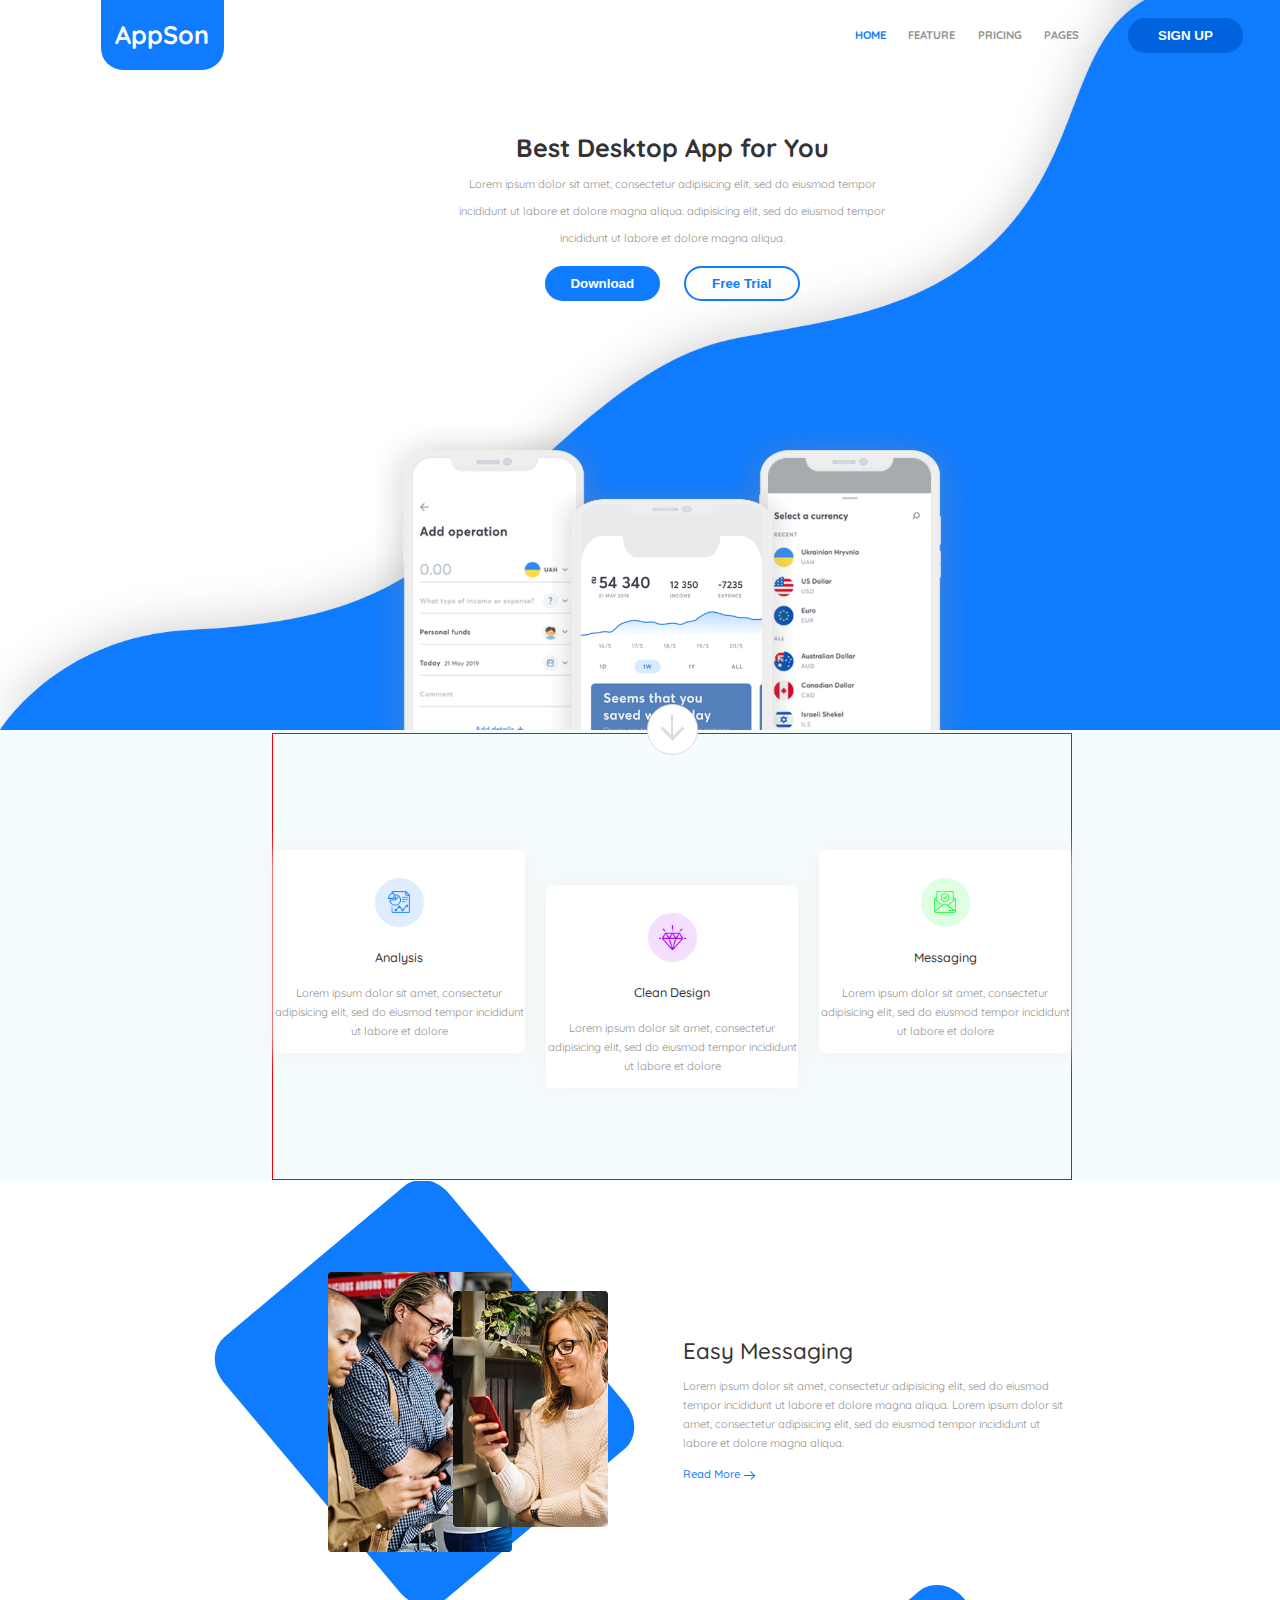
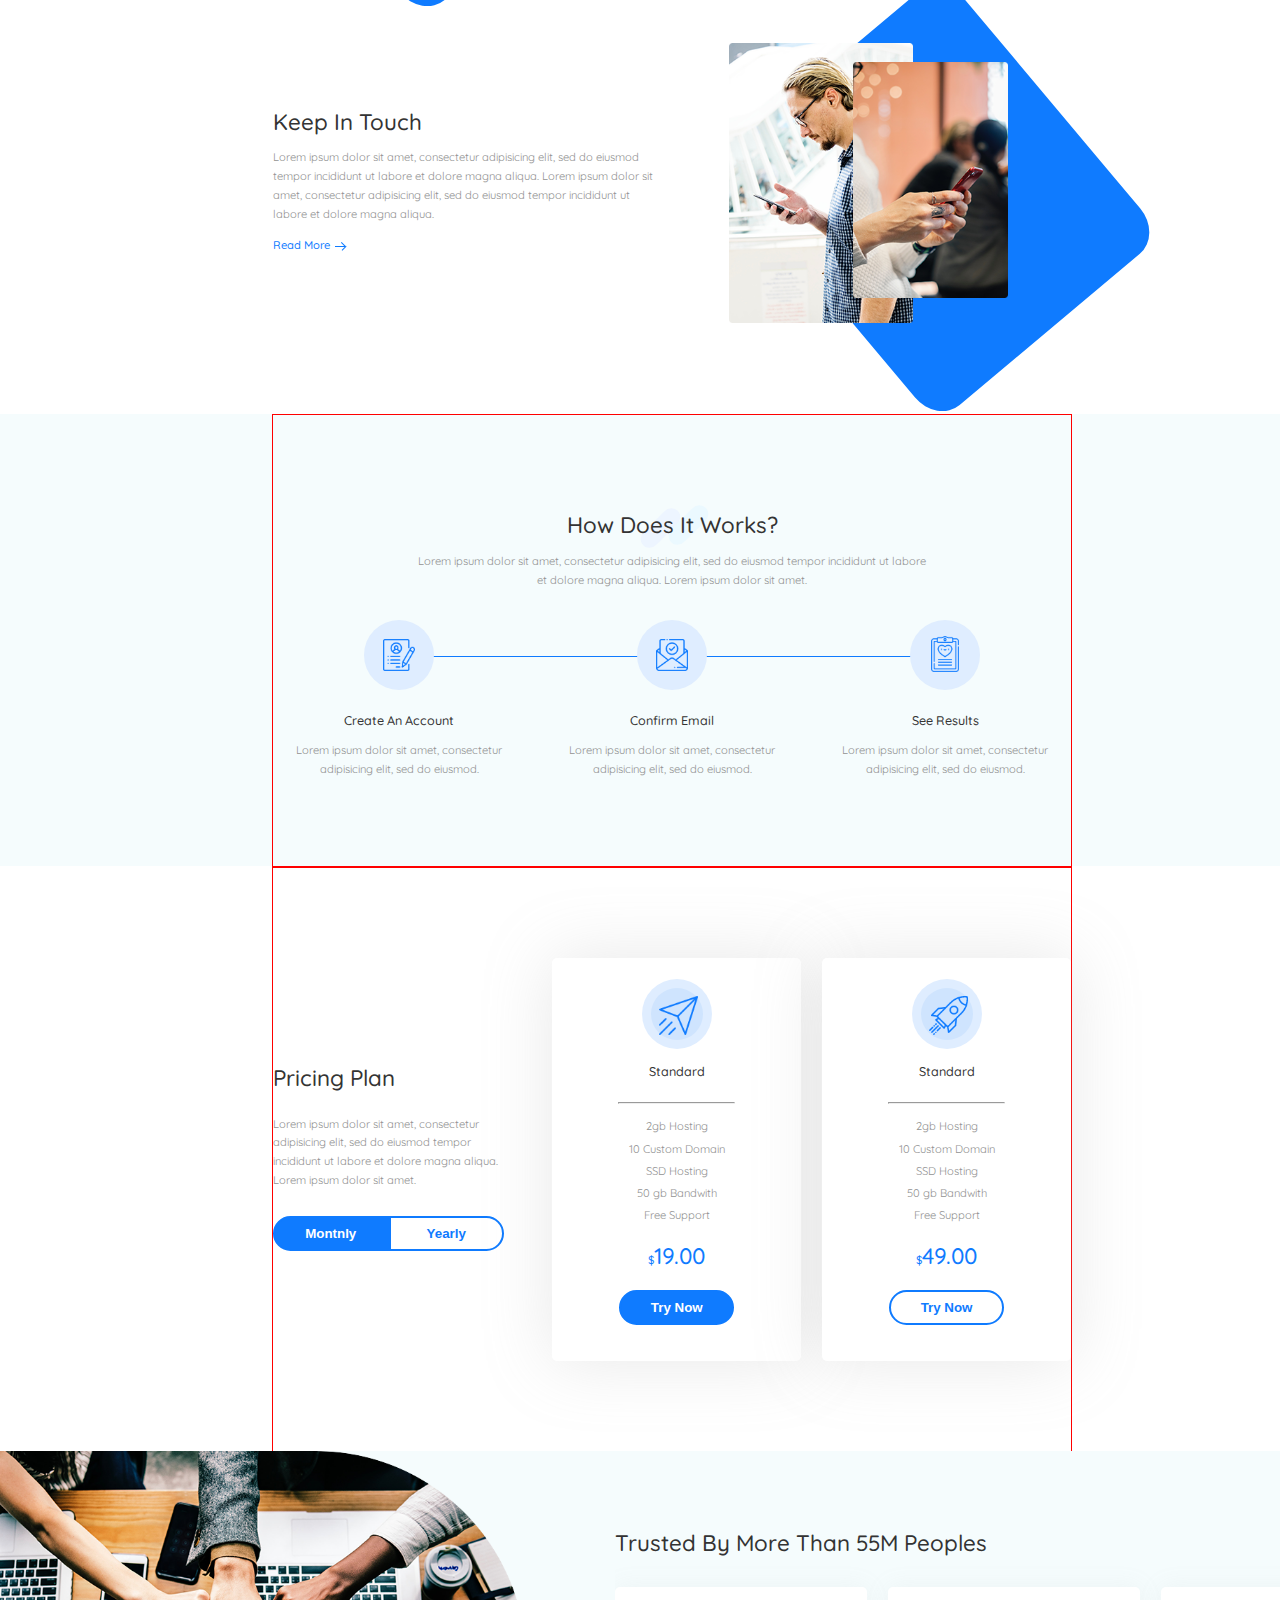
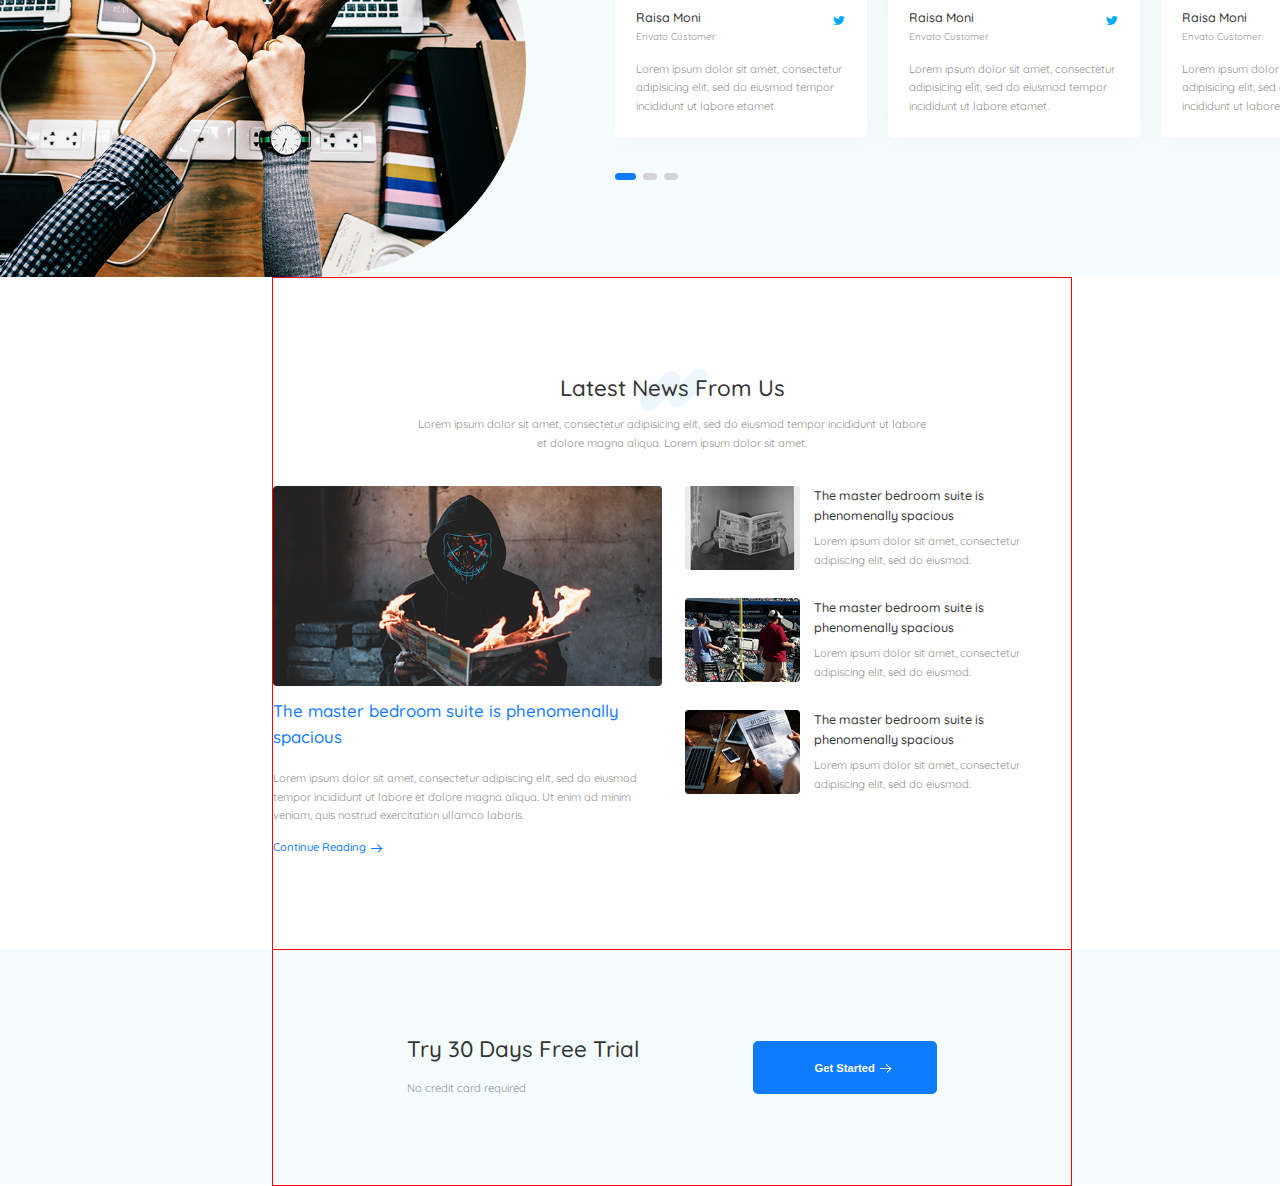
==== homepage.html @ 52f1b126 "homepage" ====
<!DOCTYPE html>
<html>
  <head>
    <meta charset="UTF-8">
    <title>AppSon</title>
    <link rel="stylesheet" type="text/css" href="style/public/reset.css">
    <link href="https://fonts.googleapis.com/css?family=Quicksand&display=swap" rel="stylesheet">
    <link rel="stylesheet" type="text/css" href="style/public/style.css">
  </head>
  <body>
    <div class="main-content">

      <header class="page-header">

        <section class="header-top">
          <div class="logo">AppSon</div>

          <div class="menu-wrapper">
            <nav class='menu'>
              <a href="#" class="menu-item menu-item_active">Home</a>
              <a href="#" class="menu-item">Feature</a>
              <a href="#" class="menu-item">Pricing</a>
              <a href="#" class="menu-item">Pages</a>
            </nav>
    
            <button class="btn btn_fill btn_dark">SIGN UP</button>
          </div>
        </section>

        <div class="header-content">
          <h2>Best Desktop App for You</h2>
          <p>
            Lorem ipsum dolor sit amet, consectetur adipisicing elit, sed do eiusmod tempor 
            incididunt ut labore et dolore magna aliqua. adipisicing elit, sed do eiusmod 
            tempor incididunt ut labore et dolore magna aliqua.
          </p>
          <div class="btn-wrapper">
            <button class="btn btn_fill">Download</button>
            <button class="btn">Free Trial</button>
          </div>
         
        </div>

        <div class="device-wrapper">
          <div class="device device-left">
            <div class="device-screen device-screen-left">
            </div>
          </div>

          <div class="device device-center">
            <div class="device-screen device-screen-center">
            </div>
          </div>
          
          <div class="device device-right">
            <div class="device-screen device-screen-right">
            </div>
          </div>
        </div>

        <div class="next-section-btn">
          <a href="#next-section">
            <div class="arrow"></div>
            <div class="arrow-down"></div>
          </a>
        </div>
      </header>

      <main>
        <section class="features">
          <a name="next-section"></a>
          <div class="content-align">
            <div class="features-wrapper">

              <div class="feature-item">
                <span class="feature-item-icon feature-item_icon1"></span>
                <h2 class="feature-item_header">Analysis</h2>
                <p>Lorem ipsum dolor sit amet, consectetur adipisicing elit, 
                  sed do eiusmod tempor incididunt ut labore et dolore</p>
              </div>
              
              <div class="feature-item feature-item_center">
                <span class="feature-item-icon feature-item_icon2"></span>
                <h2 class="feature-item_header">Clean Design</h2>
                <p>Lorem ipsum dolor sit amet, consectetur adipisicing elit, 
                  sed do eiusmod tempor incididunt ut labore et dolore</p>
              </div>

              <div class="feature-item">
                <span class="feature-item-icon feature-item_icon3"></span>
                <h2 class="feature-item_header">Messaging</h2>
                <p>Lorem ipsum dolor sit amet, consectetur adipisicing elit, 
                  sed do eiusmod tempor incididunt ut labore et dolore</p>
              </div>

            </div>
          </div>
        </section>

        <section class="about">
          <div class="about-wrapper">
            <div class="article-wrapper article-wrapper_right">
              <div class="app-screens">
                <div class="app-screens_background app-screens_background_top"></div>
                <img src="./assets/img/place_image1.png" alt="image" class="app-screens-img-big">
                <img src="./assets/img/place_image2.png" alt="image" class="app-screens-img-small">
              </div>

              <article class="about-item">
                <header><h2>Easy Messaging</h2></header>

                <section>
                  <p>
                    Lorem ipsum dolor sit amet, consectetur adipisicing elit, 
                    sed do eiusmod tempor incididunt ut labore et dolore magna 
                    aliqua. Lorem ipsum dolor sit amet, consectetur adipisicing 
                    elit, sed do eiusmod tempor incididunt ut labore et dolore magna aliqua.
                  </p>
                </section>

                <footer>
                  <a href="#" class="link">Read More<span class="link__arrow"></span>
                  </a>
                </footer>
              </article>
            </div>

            <div class="article-wrapper article-wrapper_left">
              <div class="app-screens">
                <div class="app-screens_background app-screens_background_bottom"></div>
                <img src="./assets/img/place_image3.png" alt="image" class="app-screens-img-big">
                <img src="./assets/img/place_image4.png" alt="image" class="app-screens-img-small">
              </div>

              <article class="about-item">
                <header><h2>Keep In Touch</h2></header>

                <section>
                  <p>
                    Lorem ipsum dolor sit amet, consectetur adipisicing elit, 
                    sed do eiusmod tempor incididunt ut labore et dolore magna 
                    aliqua. Lorem ipsum dolor sit amet, consectetur adipisicing 
                    elit, sed do eiusmod tempor incididunt ut labore et dolore magna aliqua.
                  </p>
                </section>

                <footer>
                  <a href="#" class="link">Read More<span class="link__arrow"></span>
                  </a>
                </footer>
              </article>

            </div>
          </div>
        </section>

        <section class="instruction">
          <div class="content-align instruction-wrapper">

            <div class="section-title">
              <div class="section-title-background section-title-background_left"></div>
              <div class="section-title-background section-title-background_right"></div>
              <h2>How Does It Works?</h2>
              <p>
                Lorem ipsum dolor sit amet, consectetur adipisicing elit, 
                sed do eiusmod tempor incididunt ut labore et dolore magna aliqua. Lorem ipsum dolor sit amet.
              </p>
            </div>

            <div class="instruction-item-wrapper">
              <div class="instruction_horizontal-line"></div>

              <div class="instruction-item">
                <div class="instruction-item-icon instruction-item_icon1"></div>
                <h2 class="instruction-item_header">Create An Account</h2>
                <p>Lorem ipsum dolor sit amet, consectetur adipisicing elit, sed do eiusmod.</p>
              </div>

              <div class="instruction-item">
                <div class="instruction-item-icon instruction-item_icon2"></div>
                <h2 class="instruction-item_header">Confirm Email</h2>
                <p>Lorem ipsum dolor sit amet, consectetur adipisicing elit, sed do eiusmod.</p>
              </div>

              <div class="instruction-item">
                <div class="instruction-item-icon instruction-item_icon3"></div>
                <h2 class="instruction-item_header">See Results</h2>
                <p>Lorem ipsum dolor sit amet, consectetur adipisicing elit, sed do eiusmod.</p>
              </div>
            </div>

          </div>
        </section>

        <section class="pricing">
          <div class="content-align pricing-wrapper">
            
            <div class="pricing-plan">
              <h2>Pricing Plan</h2>
              <p>
                Lorem ipsum dolor sit amet, consectetur adipisicing elit, 
                sed do eiusmod tempor incididunt ut labore et dolore magna aliqua. 
                Lorem ipsum dolor sit amet.
              </p>
              <div class="pricing-plan__btn-wrapper">
              <button class="btn btn_fill pricing-plan__btn-left">Montnly</button>
              <button class="btn pricing-plan__btn-right">Yearly</button>
              </div>
            </div>

            <article class="pricing-card">
              <div class="pricing-card__icon-wrapper">
                <div class="pricing-card__icon pricing-card__icon_big"></div>
                <div class="pricing-card__icon pricing-card__icon_small"></div>
                <img src="./assets/img/pricing-icon1.png" alt="Standard" class="pricing-card__icon-img">
              </div>

              <h2>Standard</h2>

              <hr class="pricing-card__horizontal">

              <ul class="pricing-card__service">
                <li>2gb Hosting</li>
                <li>10 Custom Domain</li>
                <li>SSD Hosting</li>
                <li>50 gb Bandwith</li>
                <li>Free Support</li>
              </ul>

              <span class="price"><span class="currency">$</span>19.00</span>

              <button class="btn btn_fill">Try Now</button>
            </article>

            <article class="pricing-card">
              <div class="pricing-card__icon-wrapper">
                <div class="pricing-card__icon pricing-card__icon_big"></div>
                <div class="pricing-card__icon pricing-card__icon_small"></div>
                <img src="./assets/img/pricing-icon2.png" alt="premium" class="pricing-card__icon-img">
              </div>

              <h2>Standard</h2>
              
              <hr class="pricing-card__horizontal">

              <ul class="pricing-card__service">
                <li>2gb Hosting</li>
                <li>10 Custom Domain</li>
                <li>SSD Hosting</li>
                <li>50 gb Bandwith</li>
                <li>Free Support</li>
              </ul>

              <span class="price"><span class="currency">$</span>49.00</span>

              <button class="btn">Try Now</button>
            </article>

          </div>
        </section>


        <section class="testimonials">
          <img src="./assets/img/testimonials-img.png" alt="place-image" class="testimonials__img">
          <div class="testimonials-wrapper">
            
            <h2 class="testimonials__header">Trusted By More Than 55M Peoples</h2>
            
            <div class="testimonials__review">
              <div class="review-item">
                <img src="./assets/img/Twitter_icon.png" alt="twitter" class="review-item__icon">
                <h3 class="review-item__header">Raisa Moni</h3>
                <span class="review-item__sub-header">Envato Customer</span>
                <p>
                  Lorem ipsum dolor sit amet, consectetur adipisicing elit, 
                  sed do eiusmod tempor incididunt ut labore etamet.
                </p>
              </div>

              <div class="review-item">
                <img src="./assets/img/Twitter_icon.png" alt="twitter" class="review-item__icon">
                <h3 class="review-item__header">Raisa Moni</h3>
                <span class="review-item__sub-header">Envato Customer</span>
                <p>
                  Lorem ipsum dolor sit amet, consectetur adipisicing elit, 
                  sed do eiusmod tempor incididunt ut labore etamet.
                </p>
              </div>

              <div class="review-item">
                <img src="./assets/img/Twitter_icon.png" alt="twitter" class="review-item__icon">
                <h3 class="review-item__header">Raisa Moni</h3>
                <span class="review-item__sub-header">Envato Customer</span>
                <p>
                  Lorem ipsum dolor sit amet, consectetur adipisicing elit, 
                  sed do eiusmod tempor incididunt ut labore etamet.
                </p>
              </div>

            </div>

            <div class="testimonials__pagination">
              <a href="#" class="pagination-item pagination-item_active"></a>
              <a href="#" class="pagination-item"></a>
              <a href="#" class="pagination-item"></a>
            </div>
          </div>
        </section>
        
        <section class="lastest-news">
          <div class="content-align lastest-news__wrapper">
            <div class="section-title">
              <div class="section-title-background section-title-background_left"></div>
              <div class="section-title-background section-title-background_right"></div>
              <h2>Latest News From Us</h2>
              <p>
                Lorem ipsum dolor sit amet, consectetur adipisicing elit, sed do 
                eiusmod tempor incididunt ut labore et dolore magna aliqua. 
                Lorem ipsum dolor sit amet.
              </p>
            </div>

            <div class="posts">
              <div class="posts__main">
                <article class="post post_big">
                  <img src="./assets/img/homepage-post-1.png" alt="post-image" class="post__preview-big">

                  <header class="post__header post__header_big ">
                    <h2>The master bedroom suite is phenomenally
                      spacious</h2>
                  </header>

                  <section class="post__main-content">
                    <p>
                      Lorem ipsum dolor sit amet, consectetur adipiscing elit, sed do 
                      eiusmod tempor incididunt ut labore et dolore magna aliqua. 
                      Ut enim ad minim veniam, quis nostrud exercitation ullamco laboris.
                    </p>
                  </section>
                  
                  <footer>
                    <a href="#" class="link">
                      Continue Reading
                      <span class="link__arrow"></span>
                    </a>
                  </footer>
                </article>
              </div>

              <div class="posts__side">
                <article class="post post_small">
                  <img src="./assets/img/homepage-post-2.png" alt="post-image" class="post__preview">

                  <div class="post__text-wrapper">
                    <header class="post__header">
                      <h2 class="post__header">The master bedroom suite is phenomenally
                        spacious</h2>
                    </header>
  
                    <section class="post__main-content">
                      <p>
                        Lorem ipsum dolor sit amet, consectetur adipiscing elit, sed do eiusmod.
                      </p>
                    </section>
                  </div>
                </article>
                
                <article class="post post_small">
                  <img src="./assets/img/homepage-post-3.png" alt="post-image" class="post__preview">

                  <div class="post__text-wrapper">
                    <header class="post__header">
                      <h2 class="post__header">The master bedroom suite is phenomenally
                        spacious</h2>
                    </header>
  
                    <section class="post__main-content">
                      <p>
                        Lorem ipsum dolor sit amet, consectetur adipiscing elit, sed do eiusmod.
                      </p>
                    </section>
                  </div>
                </article>

                <article class="post post_small">
                  <img src="./assets/img/homepage-post-4.png" alt="post-image" class="post__preview">

                  <div class="post__text-wrapper">
                    <header class="post__header">
                      <h2 class="post__header">The master bedroom suite is phenomenally
                        spacious</h2>
                    </header>
  
                    <section class="post__main-content">
                      <p>
                        Lorem ipsum dolor sit amet, consectetur adipiscing elit, sed do eiusmod.
                      </p>
                    </section>
                  </div>
                </article>
              </div>

            </div>
          </div>
        </section>

        <section class="free-trial">
          <div class="content-align free-trial__wrapper">
            <div class="text-content">
              <h2>Try 30 Days Free Trial</h2>
              <span>No credit card required</span>
            </div>

            <button class="btn btn_fill btn_rectangle">
              <a href="#" class="link link_white">
                Get Started
                <span class="link__arrow link__arrow_white"></span>
              </a>
            </button>
          </div>
        </section>
      </main>

    </div>
  </body>
</html>
---- style/public/style.css ----
html {
  font-size: 8px;
}

.main-content {
  max-width: 192rem;
  width: 192rem;
  font-family: Quicksand;
  font-size: 1.6rem;
  font-weight: 400;
  line-height: 2.7rem;
  margin: 0 auto;
  color: #929292;
}

.content-wrapper {
  width: 1150px;
}

.page-header {
  position: relative;
  display: flex;
  flex-direction: column;
  justify-content: space-between;
  align-items: center;
  height: 104.3rem;
  background-color: #f5fcfd;
  background: url(../../assets/img/Shape_1.png) no-repeat;
  background-size: cover;
}

.content-align {
  border: 1px solid red;
  width: 114rem;
  height: 100%;
  margin: 0 auto;
}

.btn {
  width: 16.5rem;
  height: 5rem;
  border-radius: 25px;
  border: 2px solid #0f7bff;
  color: #0f7bff;
  font-weight: 700;
  background-color: transparent;
  cursor: pointer;
}
.btn_fill {
  background-color: #0f7bff;
  color: #ffffff;
}
.btn_dark {
  border-color: #0063dd;
  background-color: #0063dd;
}
.btn_rectangle {
  width: 26.3rem;
  height: 7.6rem;
  border-radius: 5px;
}
.btn:hover {
  opacity: 0.8;
}
.btn:active {
  opacity: 0.5;
}

.link {
  position: relative;
  text-decoration: none;
  color: #0f7bff;
  font-size: 1.6rem;
  font-weight: 500;
}
.link_white {
  font-weight: 700;
  color: #ffffff;
}
.link__arrow {
  display: block;
  position: absolute;
  top: 55%;
  right: -2.2rem;
  width: 1.5rem;
  height: 1px;
  background-color: #0f7bff;
}
.link__arrow:before {
  content: "";
  display: block;
  position: absolute;
  top: 0;
  right: 0;
  width: 0.8rem;
  height: 1px;
  background-color: #0f7bff;
  transform: rotate(-45deg);
  transform-origin: 100% 0%;
}
.link__arrow:after {
  content: "";
  display: block;
  position: absolute;
  top: 0;
  right: 0;
  width: 0.8rem;
  height: 1px;
  background-color: #0f7bff;
  transform: rotate(45deg);
  transform-origin: 100% 0%;
}
.link__arrow_white {
  top: 50%;
  background-color: #fff;
}
.link__arrow_white:before {
  background-color: #fff;
}
.link__arrow_white:after {
  background-color: #fff;
}
.link__arrow a:hover .arrow1,
.link__arrow a:hover .arrow1:before,
.link__arrow a:hover .arrow1:after {
  opacity: 0.8;
}

.section-title {
  position: relative;
  z-index: 0;
  width: 73.1rem;
  height: 12.6rem;
  text-align: center;
  margin-top: 12rem;
}
.section-title-background {
  position: absolute;
  z-index: -1;
  width: 7rem;
  height: 2.6rem;
  transform: rotate(-45deg);
  border-radius: 20%/50%;
}
.section-title-background_left {
  background-color: #edf5ff;
  top: 23%;
  left: 43%;
}
.section-title-background_right {
  background-color: #ebf9ff;
  top: 20%;
  right: 42%;
}
.section-title h2 {
  font-size: 3.2rem;
  font-weight: 500;
  line-height: 3.6rem;
  color: #333333;
  margin-top: 2.1rem;
  margin-bottom: 2rem;
}

.header {
  display: flex;
  flex-direction: column;
  align-items: center;
}
.header-top {
  display: flex;
  justify-content: space-between;
  align-items: center;
  max-width: 164rem;
  width: 85%;
  height: 10rem;
}
.header-top .logo {
  max-width: 17.9rem;
  width: 17.6rem;
  max-height: 10rem;
  height: 100%;
  border-radius: 0 0 22px 22px;
  background-color: #0f7bff;
  font-size: 3.6rem;
  font-weight: 700;
  line-height: 10rem;
  color: #feffff;
  text-align: center;
}
.header-top .menu {
  display: flex;
  justify-content: space-around;
  width: 35.3rem;
}
.header-top .menu-wrapper {
  display: flex;
  justify-content: space-between;
  align-items: center;
  max-width: 57.1rem;
  width: 57.1rem;
  text-transform: uppercase;
}
.header-top .menu-item {
  font-weight: 700;
  line-height: 27px;
  color: #929292;
  text-decoration: none;
}
.header-top .menu-item_active {
  color: #0f7bff;
}
.header-content {
  margin-top: 10rem;
  width: 62rem;
  height: 61.1rem;
  text-align: center;
}
.header-content h2 {
  font-size: 3.6rem;
  font-weight: 700;
  color: #333333;
  line-height: 2.4rem;
}
.header-content p {
  margin: 2rem 0 2rem;
  color: #929292;
  line-height: 27px;
}
.header-content button:first-child {
  margin-right: 3rem;
}

.device {
  width: 33.8rem;
  height: 44rem;
  background-color: transparent;
  background-repeat: no-repeat;
  background-position: 50% 5%;
  background-size: 109% 120%;
}
.device-wrapper {
  position: relative;
  display: flex;
  justify-content: center;
  align-items: flex-end;
  height: 53rem;
  display: flex;
  width: 90rem;
  margin-top: 8rem;
}
.device-left {
  background-image: url(../../assets/img/device-small.png);
  position: absolute;
  bottom: 0;
  left: 3%;
}
.device-center {
  width: 34.5rem;
  height: 100%;
  z-index: 2;
  background-image: url(../../assets/img/device.png);
}
.device-right {
  background-image: url(../../assets/img/device-small.png);
  position: absolute;
  bottom: 0;
  right: 3%;
}
.device-screen {
  width: 100%;
  height: 100%;
  background-repeat: no-repeat;
  background-position: 50% -86%;
  background-size: 69%;
}
.device-screen-left {
  background-image: url(../../assets/img/Place_screen-small-left.png);
}
.device-screen-center {
  background-image: url(../../assets/img/Place_Your_screen-center.png);
  background-position: 50% -17%;
  background-size: 75%;
}
.device-screen-right {
  background-image: url(../../assets/img/Place_your_screen-rigth.png);
}

.next-section-btn {
  position: absolute;
  bottom: -3.5rem;
  width: 7rem;
  height: 7rem;
  border: 1px solid #dcdcdc;
  border-radius: 50%;
  background-color: #fff;
  z-index: 2;
}
.next-section-btn a {
  display: flex;
  flex-direction: column;
  justify-content: center;
  align-items: center;
}
.next-section-btn .arrow {
  width: 0.3rem;
  height: 3.7rem;
  background-color: #dcdcdc;
  position: relative;
  top: 10px;
}
.next-section-btn .arrow-down {
  position: relative;
  top: -10px;
  border: solid #dcdcdc;
  width: 2rem;
  height: 2rem;
  border-width: 0 3px 3px 0;
  transform: rotate(45deg);
  -webkit-transform: rotate(45deg);
}

.features {
  height: 63.5rem;
  background-color: #f5fcfd;
  border: solid transparent;
}
.features-wrapper {
  display: flex;
  justify-content: space-between;
  align-items: flex-start;
  height: 34rem;
  margin-top: 16.5rem;
  margin-bottom: 13rem;
}
.features .feature-item {
  display: flex;
  flex-direction: column;
  align-items: center;
  width: 36rem;
  height: 29rem;
  box-shadow: 0 0 25px #f0f0f0;
  border-radius: 5px;
  background-color: #ffffff;
  text-align: center;
}
.features .feature-item-icon {
  width: 7rem;
  height: 7rem;
  margin-top: 4rem;
  margin-bottom: 3rem;
  border-radius: 50%;
  background-size: 45%;
  background-repeat: no-repeat;
  background-position: center;
}
.features .feature-item_icon1 {
  background-color: #dfedff;
  background-image: url(../../assets/img/feature-icon1.png);
}
.features .feature-item_icon2 {
  background-color: #f5dfff;
  background-image: url(../../assets/img/feature-icon2.png);
  background-size: 55%;
}
.features .feature-item_icon3 {
  background-color: #dfffe3;
  background-image: url(../../assets/img/feature-icon3.png);
}
.features .feature-item_header {
  margin-bottom: 2.5rem;
  font-weight: 500;
  font-size: 1.8rem;
  color: #333333;
  line-height: 2.7rem;
}
.features .feature-item_center {
  align-self: flex-end;
}

.about {
  height: 119rem;
  display: flex;
  align-items: center;
  justify-content: center;
}
.about-wrapper {
  display: flex;
  flex-direction: column;
  justify-content: space-between;
  width: 162.9rem;
  height: 93rem;
  margin-left: 39rem;
  margin-right: 40.1rem;
}
.about .article-wrapper {
  display: flex;
  justify-content: space-between;
  align-items: center;
  width: 105rem;
  height: 40rem;
}
.about .article-wrapper_right {
  align-self: flex-end;
}
.about .article-wrapper_left {
  flex-direction: row-reverse;
  align-self: flex-start;
}
.about .app-screens {
  position: relative;
  width: 39.9rem;
  height: 100%;
}
.about .app-screens-img-big {
  width: 26.3rem;
  height: 40rem;
}
.about .app-screens-img-small {
  position: absolute;
  top: 7%;
  right: 0;
  width: 22.1rem;
  height: 33.7rem;
}
.about .app-screens_background {
  position: absolute;
  z-index: -1;
  width: 49rem;
  height: 42rem;
  background-color: #0f7bff;
  transform: rotate(50deg);
  border-radius: 10%;
}
.about .app-screens_background_top {
  top: -9%;
  left: -27%;
}
.about .app-screens_background_bottom {
  bottom: -8%;
  right: -37%;
}
.about-item {
  display: flex;
  flex-direction: column;
  justify-content: space-between;
  align-items: flex-start;
  width: 54.4rem;
  height: 20.8rem;
}
.about-item header {
  color: #333333;
  font-size: 3.2rem;
  font-weight: 500;
  line-height: 3.6rem;
}

.instruction {
  height: 64.6rem;
  background-color: #f5fcfd;
}
.instruction-wrapper {
  display: flex;
  flex-direction: column;
  align-items: center;
}
.instruction-item {
  width: 29.6rem;
  text-align: center;
}
.instruction-item-wrapper {
  position: relative;
  z-index: 0;
  display: flex;
  justify-content: space-between;
  margin-top: 4.7rem;
  width: 107.6rem;
  height: 25.6rem;
}
.instruction-item_header {
  margin-bottom: 1.5rem;
  font-size: 1.8rem;
  font-weight: 500;
  line-height: 2.7rem;
  color: #333333;
}
.instruction-item-icon {
  width: 10rem;
  height: 10rem;
  background-color: #dfedff;
  margin: 0 auto;
  border-radius: 50%;
  margin-bottom: 3.1rem;
  background-size: 45%;
  background-repeat: no-repeat;
  background-position: center;
}
.instruction-item_icon1 {
  background-image: url(../../assets/img/instruction-icon1.png);
}
.instruction-item_icon2 {
  background-image: url(../../assets/img/instruction-icon2.png);
}
.instruction-item_icon3 {
  background-image: url(../../assets/img/instruction-icon3.png);
  background-size: 40%;
}
.instruction_horizontal-line {
  position: absolute;
  z-index: -1;
  top: 20%;
  left: 18%;
  width: 69rem;
  border-top: 1px solid #0f7bff;
}

.pricing {
  height: 83.6rem;
}
.pricing-wrapper {
  display: flex;
  align-items: center;
}
.pricing-wrapper :last-child {
  margin-right: 0;
}
.pricing-plan {
  width: 33.1rem;
  height: 26.6rem;
  margin-right: 6.9rem;
}
.pricing-plan h2 {
  font-size: 3.2rem;
  font-weight: 500;
  line-height: 3.6rem;
  color: #333333;
  margin-bottom: 3.3rem;
}
.pricing-plan__btn-wrapper {
  display: flex;
  margin-top: 3.7rem;
}
.pricing-plan__btn-left {
  border-radius: 25px 0 0 25px;
}
.pricing-plan__btn-right {
  border-radius: 0 25px 25px 0;
}
.pricing-card {
  display: flex;
  flex-direction: column;
  align-items: center;
  width: 36rem;
  height: 57.6rem;
  box-shadow: 0 0 68px rgba(165, 165, 165, 0.25);
  border-radius: 5px;
  background-color: #ffffff;
  margin-right: 3rem;
}
.pricing-card__icon {
  position: absolute;
  top: 0;
  left: 0;
  background-color: #dfedff;
  border-radius: 50%;
}
.pricing-card__icon-wrapper {
  position: relative;
  width: 10rem;
  height: 10rem;
  margin-top: 3rem;
  margin-bottom: 1.9rem;
}
.pricing-card__icon-img {
  position: absolute;
  top: 25%;
  left: 25%;
  width: 5.5rem;
  height: 5.5rem;
}
.pricing-card__icon_big {
  width: 10rem;
  height: 10rem;
}
.pricing-card__icon_small {
  width: 7.5rem;
  height: 7.5rem;
  background-color: #cfe4fe;
  top: 13%;
  left: 13%;
}
.pricing-card h2 {
  font-size: 1.8rem;
  font-weight: 500;
  color: #333333;
  margin-bottom: 3rem;
}
.pricing-card__horizontal {
  width: 16.5rem;
  background-color: #e0e0e0;
  margin: 0;
  margin-bottom: 1.9rem;
}
.pricing-card__service {
  height: 15.4rem;
  display: flex;
  flex-direction: column;
  align-items: center;
  justify-content: space-between;
  margin-bottom: 2.7rem;
}
.pricing-card .price {
  margin-bottom: 2.4rem;
  font-size: 3.2rem;
  font-weight: 500;
  line-height: 3.6rem;
  color: #0f7bff;
}
.pricing-card .price .currency {
  font-size: 1.6rem;
  font-weight: 500;
}

.testimonials {
  display: flex;
  align-items: center;
  height: 60.8rem;
  background-color: #f5fcfd;
}
.testimonials__img {
  width: 75.2rem;
  height: 60.8rem;
}
.testimonials-wrapper {
  width: 103.9rem;
  height: 37.8rem;
  margin-left: 12.7rem;
  overflow: hidden;
}
.testimonials__header {
  font-size: 3.2rem;
  font-weight: 500;
  line-height: 3.6rem;
  color: #333333;
  margin-bottom: 4.4rem;
}
.testimonials__review {
  width: 117.8rem;
  height: 21.5rem;
  display: flex;
}
.testimonials .review-item {
  position: relative;
  box-sizing: border-box;
  width: 36rem;
  height: 21.5rem;
  padding: 3rem 3rem;
  margin-right: 3rem;
  box-shadow: 0 0 25px rgba(165, 165, 165, 0.1);
  border-radius: 5px;
  background-color: #ffffff;
}
.testimonials .review-item__icon {
  position: absolute;
  top: 19%;
  right: 9%;
  width: 1.7rem;
  height: 1.3rem;
}
.testimonials .review-item__header {
  font-size: 1.8rem;
  font-weight: 500;
  color: #333333;
}
.testimonials .review-item__sub-header {
  font-size: 1.4rem;
  margin-bottom: 2.9rem;
}
.testimonials .review-item p {
  margin-top: 1.9rem;
}
.testimonials__pagination {
  display: flex;
  justify-content: space-between;
  align-items: center;
  width: 9rem;
  height: 1rem;
  margin-top: 5rem;
}
.testimonials__pagination .pagination-item {
  width: 2rem;
  height: 1rem;
  border-radius: 5px;
  background-color: #d4d4d4;
  cursor: pointer;
}
.testimonials__pagination .pagination-item_active {
  width: 3rem;
  background-color: #0f7bff;
}

.lastest-news {
  height: 96rem;
}
.lastest-news__wrapper {
  display: flex;
  flex-direction: column;
  align-items: center;
}

.posts {
  display: flex;
  justify-content: space-between;
  height: 53rem;
  width: 100%;
  margin-top: 5.2rem;
}
.posts__main {
  width: 55.6rem;
}
.posts__side {
  width: 55.2rem;
}

.post_big {
  display: flex;
  flex-direction: column;
  justify-content: space-between;
  height: 100%;
}
.post__preview {
  width: 16.5rem;
  height: 12rem;
  margin-right: 2rem;
}
.post__preview-big {
  width: 55.5rem;
  height: 28.5rem;
}
.post__header {
  font-size: 1.8rem;
  font-weight: 500;
  line-height: 2.8rem;
  color: #333333;
}
.post__header_big {
  font-size: 2.4rem;
  line-height: 3.6rem;
  color: #0f7bff;
}
.post_small {
  height: 12rem;
  display: flex;
  justify-content: space-between;
  margin-bottom: 4rem;
}
.post__main-content {
  margin-top: 1rem;
}

.free-trial {
  height: 33.6rem;
  background-color: #f5fcfd;
}
.free-trial__wrapper {
  display: flex;
  align-items: center;
  justify-content: center;
}
.free-trial .text-content {
  margin-right: 16.2rem;
}
.free-trial .text-content h2 {
  font-size: 3.2rem;
  font-weight: 500;
  line-height: 3.6rem;
  color: #333333;
  margin-bottom: 2.4rem;
}

@media (min-width: 1920px) {
  html {
    font-size: 10px;
  }
}
@media (max-width: 1280px) {
  html {
    font-size: 7px;
  }
}

/*# sourceMappingURL=style.css.map */
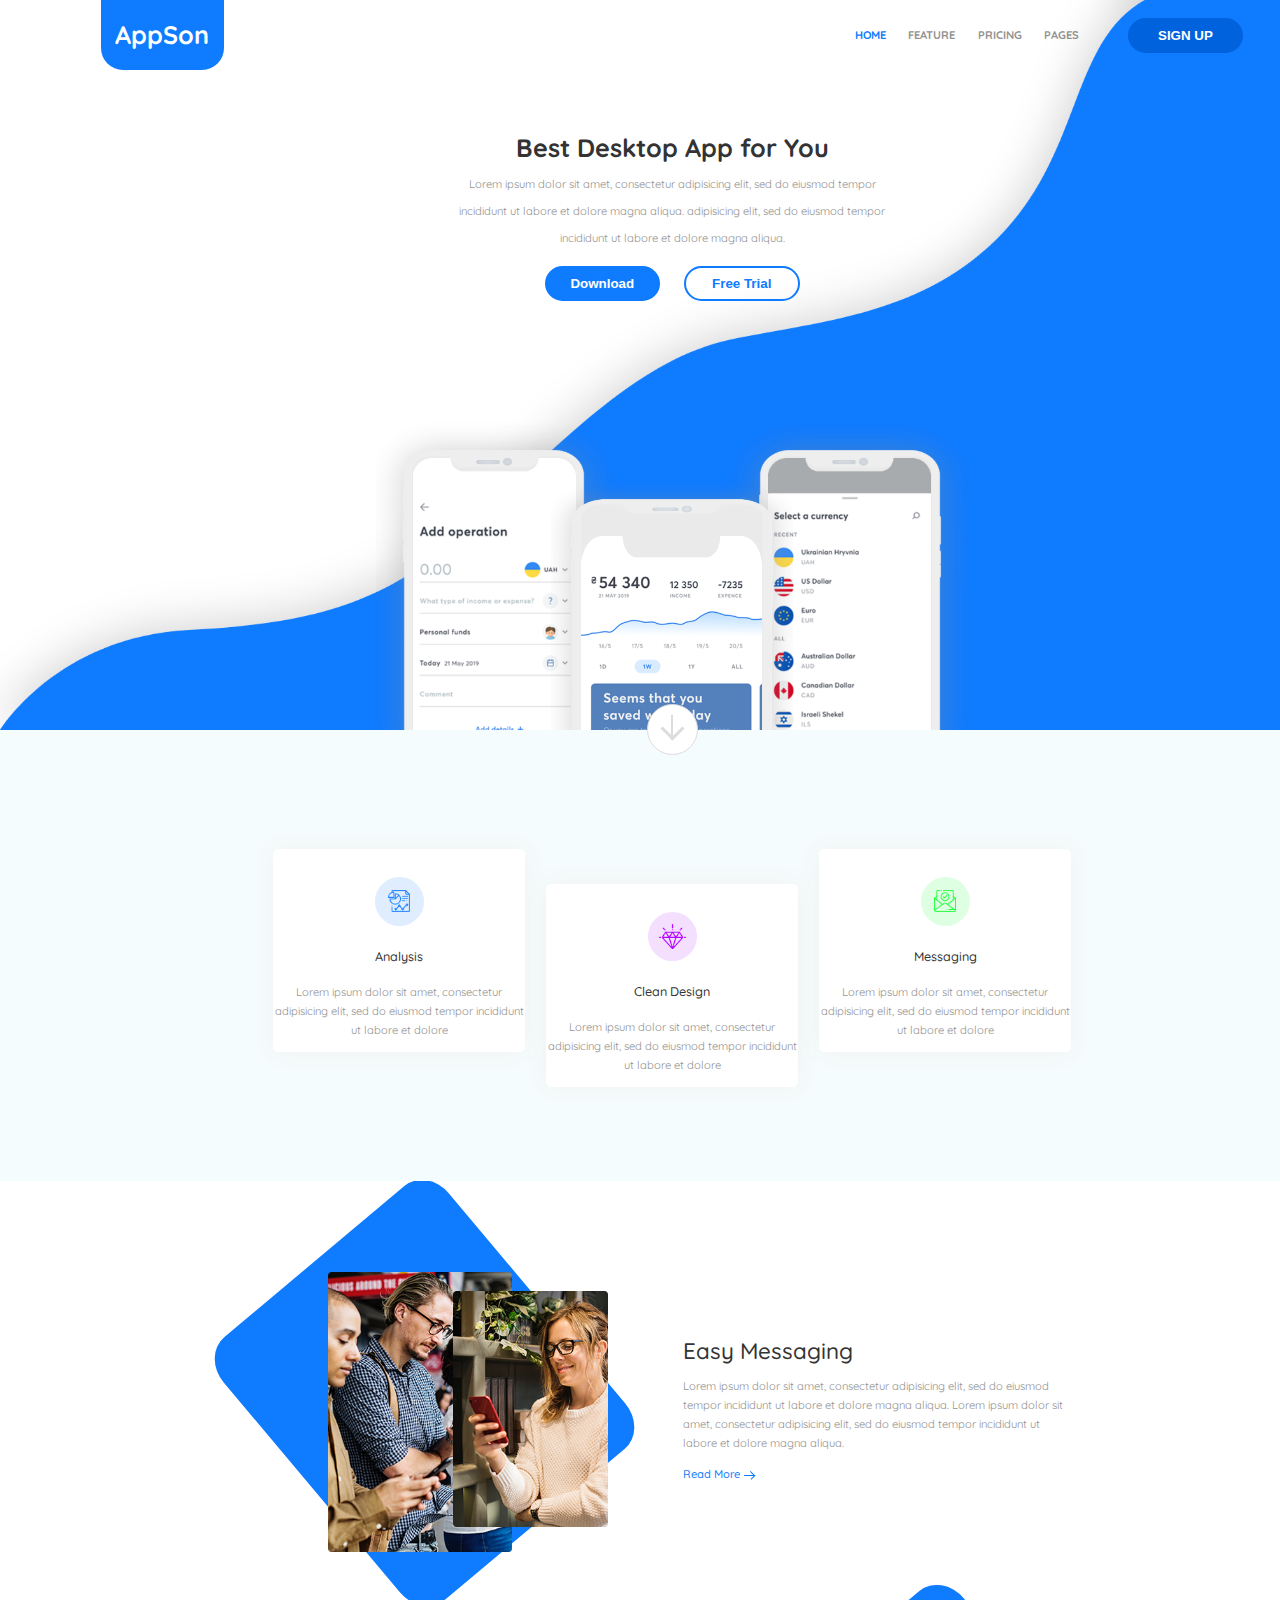
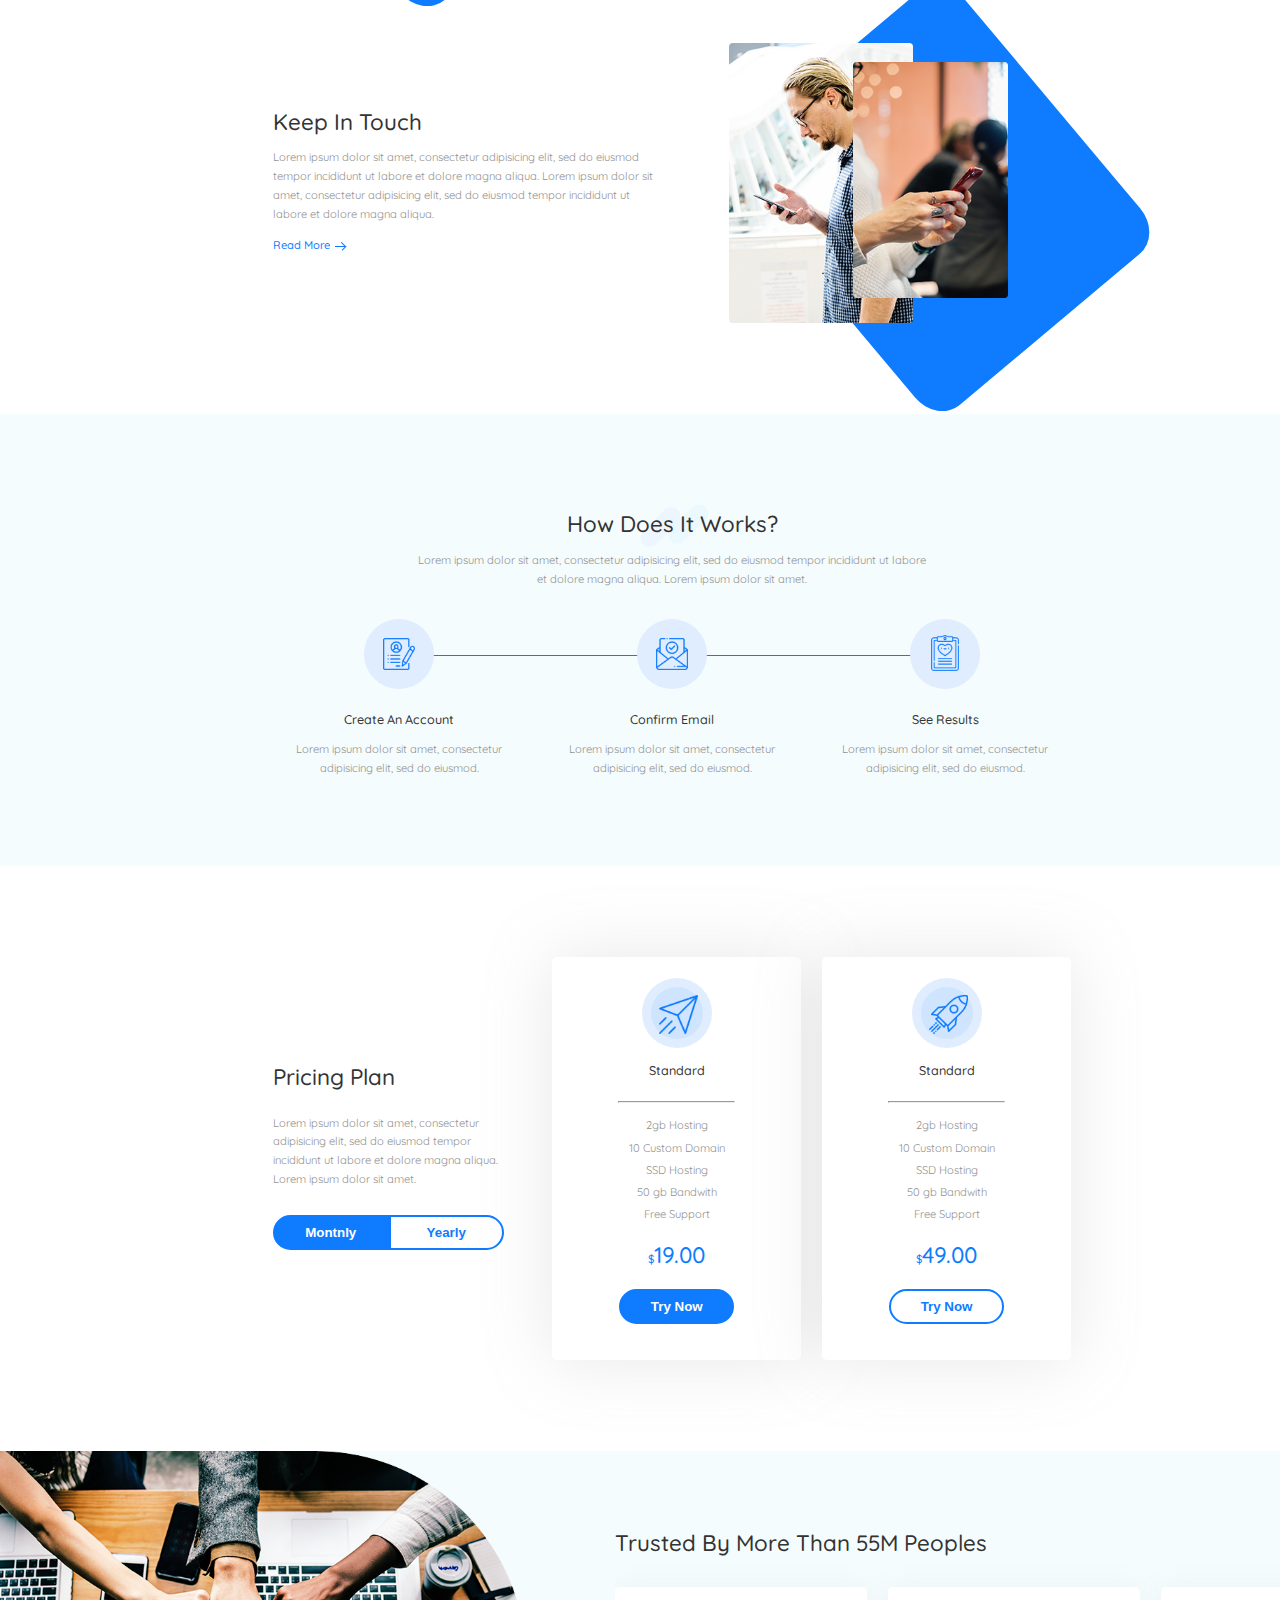
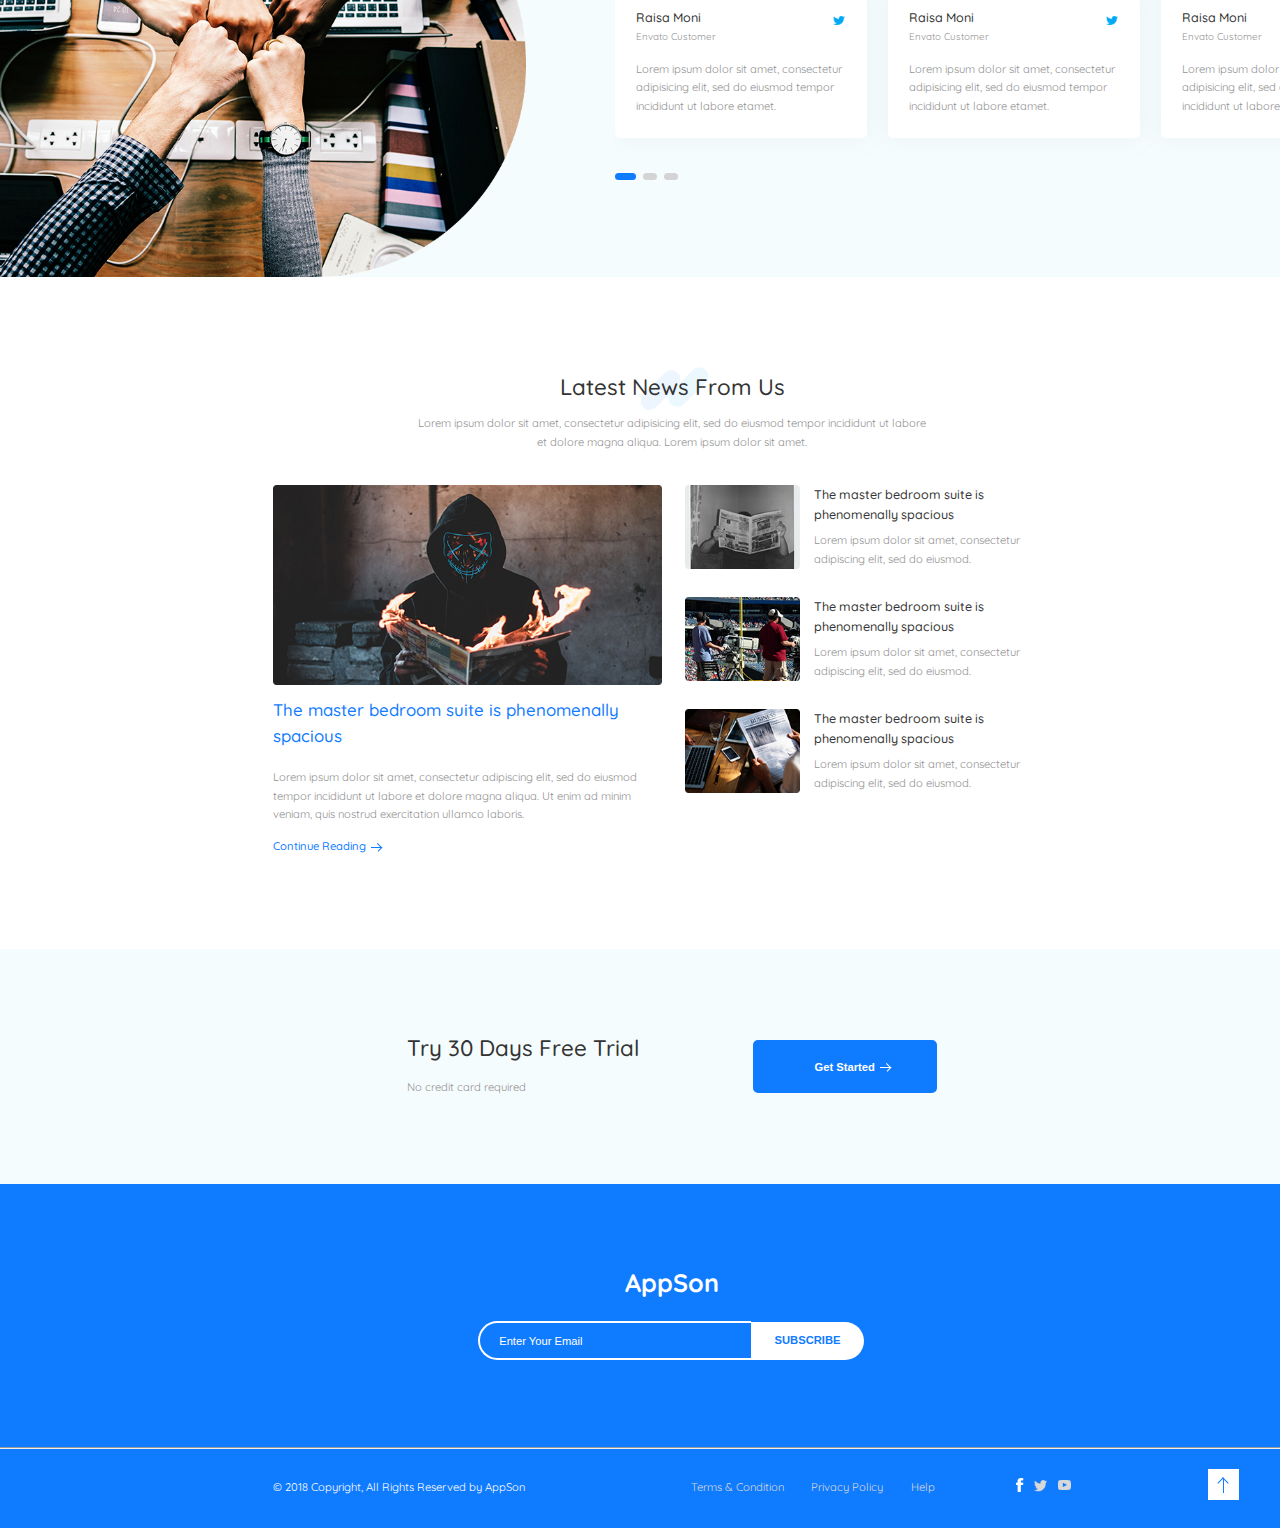
==== commit 387c7421: "Сверстал footer и кнопку скролла вверх" ====
--- a/homepage.html
+++ b/homepage.html
@@ -11,6 +11,7 @@
     <div class="main-content">
 
       <header class="page-header">
+        <a name="top"></a>
 
         <section class="header-top">
           <div class="logo">AppSon</div>
@@ -421,6 +422,41 @@
         </section>
       </main>
 
+      <footer class="page-footer">
+        <div class="content-align page-footer__wrapper">
+          <div class="logo">AppSon</div>
+        
+          <form action="mailto:vlad@htmlbook.ru" enctype="text/plain" method="post" name="subscribe" class="subscribe">
+            <input type="text" class="subscribe__email" placeholder="Enter Your Email">
+            <button class="btn subscribe__btn">SUBSCRIBE</button>
+          </form>
+
+          <hr class="horiazontal-line">
+
+          <div class="footer">
+            <span class="copyright">© 2018 Copyright, All Rights Reserved by AppSon</span>
+            <nav class="footer__nav">
+              <a href="#" class="footer__nav-item">Terms & Condition</a>
+              <a href="#" class="footer__nav-item">Privacy Policy</a>
+              <a href="#" class="footer__nav-item">Help</a>
+            </nav>
+            <div class="social-media">
+              <a href="https://www.facebook.com/" class="social-media__link social-media__link-fb" target="_blank"></a>
+              <a href="https://twitter.com/" class="social-media__link social-media__link-tw" target="_blank"></a>
+              <a href="http://www.youtube.com/" class="social-media__link social-media__link-yt" target="_blank"></a>
+            </div>
+          </div>
+        </div>
+      </footer>
+
+      <div class="scroll">
+        <a href="#top">
+          <div class="scroll__arrow"></div>
+            <div class="scroll__arrow_top"></div>
+        </a>
+        
+      </div>
+
     </div>
   </body>
 </html>--- a/style/public/style.css
+++ b/style/public/style.css
@@ -2,7 +2,18 @@
   font-size: 8px;
 }
 
+a {
+  text-decoration: none;
+}
+a:hover {
+  opacity: 0.8;
+}
+a:active {
+  opacity: 0.5;
+}
+
 .main-content {
+  position: relative;
   max-width: 192rem;
   width: 192rem;
   font-family: Quicksand;
@@ -30,7 +41,6 @@
 }
 
 .content-align {
-  border: 1px solid red;
   width: 114rem;
   height: 100%;
   margin: 0 auto;
@@ -68,7 +78,6 @@
 
 .link {
   position: relative;
-  text-decoration: none;
   color: #0f7bff;
   font-size: 1.6rem;
   font-weight: 500;
@@ -159,6 +168,73 @@
   color: #333333;
   margin-top: 2.1rem;
   margin-bottom: 2rem;
+}
+
+.next-section-btn {
+  position: absolute;
+  bottom: -3.5rem;
+  width: 7rem;
+  height: 7rem;
+  border: 1px solid #dcdcdc;
+  border-radius: 50%;
+  background-color: #fff;
+  z-index: 2;
+}
+.next-section-btn a {
+  display: flex;
+  flex-direction: column;
+  justify-content: center;
+  align-items: center;
+}
+.next-section-btn .arrow {
+  width: 0.3rem;
+  height: 3.7rem;
+  background-color: #dcdcdc;
+  position: relative;
+  top: 10px;
+}
+.next-section-btn .arrow-down {
+  position: relative;
+  top: -10px;
+  border: solid #dcdcdc;
+  width: 2rem;
+  height: 2rem;
+  border-width: 0 3px 3px 0;
+  transform: rotate(45deg);
+  -webkit-transform: rotate(45deg);
+}
+
+.scroll {
+  position: absolute;
+  bottom: 4rem;
+  right: 15rem;
+  width: 4.5rem;
+  height: 4.5rem;
+  background-color: #fff;
+}
+.scroll a {
+  display: flex;
+  flex-direction: column;
+  justify-content: center;
+  align-items: center;
+}
+.scroll__arrow {
+  width: 0.2rem;
+  height: 2rem;
+  background-color: #dcdcdc;
+  position: relative;
+  top: 1.5rem;
+  background-color: #0f7bff;
+}
+.scroll__arrow_top {
+  position: relative;
+  top: -0.5rem;
+  border: 1px solid #0f7bff;
+  width: 1rem;
+  height: 1rem;
+  border-width: 0 0.2rem 0.2rem 0;
+  transform: rotate(225deg);
+  -webkit-transform: rotate(225deg);
 }
 
 .header {
@@ -204,7 +280,6 @@
   font-weight: 700;
   line-height: 27px;
   color: #929292;
-  text-decoration: none;
 }
 .header-top .menu-item_active {
   color: #0f7bff;
@@ -283,40 +358,6 @@
 }
 .device-screen-right {
   background-image: url(../../assets/img/Place_your_screen-rigth.png);
-}
-
-.next-section-btn {
-  position: absolute;
-  bottom: -3.5rem;
-  width: 7rem;
-  height: 7rem;
-  border: 1px solid #dcdcdc;
-  border-radius: 50%;
-  background-color: #fff;
-  z-index: 2;
-}
-.next-section-btn a {
-  display: flex;
-  flex-direction: column;
-  justify-content: center;
-  align-items: center;
-}
-.next-section-btn .arrow {
-  width: 0.3rem;
-  height: 3.7rem;
-  background-color: #dcdcdc;
-  position: relative;
-  top: 10px;
-}
-.next-section-btn .arrow-down {
-  position: relative;
-  top: -10px;
-  border: solid #dcdcdc;
-  width: 2rem;
-  height: 2rem;
-  border-width: 0 3px 3px 0;
-  transform: rotate(45deg);
-  -webkit-transform: rotate(45deg);
 }
 
 .features {
@@ -777,6 +818,115 @@
   margin-bottom: 2.4rem;
 }
 
+.page-footer {
+  position: relative;
+  height: 49.2rem;
+  background-color: #0f7bff;
+}
+.page-footer__wrapper {
+  display: flex;
+  flex-direction: column;
+  align-items: center;
+}
+.page-footer__wrapper .logo {
+  font-size: 3.6rem;
+  font-weight: 700;
+  line-height: 2.4rem;
+  color: #fff;
+  margin-top: 13rem;
+  margin-bottom: 4rem;
+}
+.page-footer .subscribe {
+  display: flex;
+  align-items: center;
+  width: 55.5rem;
+  height: 6rem;
+  margin-bottom: 13rem;
+}
+.page-footer .subscribe__email {
+  flex-grow: 1;
+  height: 5rem;
+  border: 2px solid #fff;
+  border-right: none;
+  border-radius: 25px 0 0 25px;
+  background-color: transparent;
+  padding: 0 5%;
+  font-size: 1.6rem;
+  font-weight: 400;
+  line-height: 2.7rem;
+  color: #fff;
+}
+.page-footer .subscribe__email::-webkit-input-placeholder {
+  color: #fff;
+}
+.page-footer .subscribe__email::-moz-placeholder {
+  color: #fff;
+}
+.page-footer .subscribe__btn {
+  width: 16.5rem;
+  height: 6rem;
+  border-radius: 0 25px 25px 0;
+  border-left: none;
+  background-color: #fff;
+  color: #0f7bff;
+  text-transform: uppercase;
+  font-weight: 700;
+  font-size: 1.6rem;
+  line-height: 2.7rem;
+}
+.page-footer .horiazontal-line {
+  position: absolute;
+  bottom: 10.5rem;
+  width: 192rem;
+  background-color: #fff;
+}
+.page-footer .footer {
+  display: flex;
+  justify-content: space-between;
+  margin-top: 3.6rem;
+  width: 100%;
+}
+.page-footer .footer .copyright {
+  color: #fff;
+  font-size: 1.6rem;
+  font-weight: 400;
+  line-height: 2.7rem;
+}
+.page-footer .footer__nav {
+  display: flex;
+  justify-content: space-between;
+  width: 34.8rem;
+  margin-left: 12rem;
+}
+.page-footer .footer__nav-item {
+  color: #d8d8d8;
+  font-size: 1.6rem;
+  font-weight: 400;
+  line-height: 2.7rem;
+  cursor: pointer;
+}
+.page-footer .footer .social-media {
+  display: flex;
+  width: 7.8rem;
+  height: 2rem;
+}
+.page-footer .footer .social-media__link {
+  width: 2.6rem;
+  background-repeat: no-repeat;
+  background-size: cover;
+}
+.page-footer .footer .social-media__link-fb {
+  background-image: url(../../assets/img/social-media.png);
+}
+.page-footer .footer .social-media__link-tw {
+  background-image: url(../../assets/img/social-media.png);
+  background-position-x: 50%;
+}
+.page-footer .footer .social-media__link-yt {
+  background-image: url(../../assets/img/social-media.png);
+  background-position-x: 100%;
+}
+
 @media (min-width: 1920px) {
   html {
     font-size: 10px;
